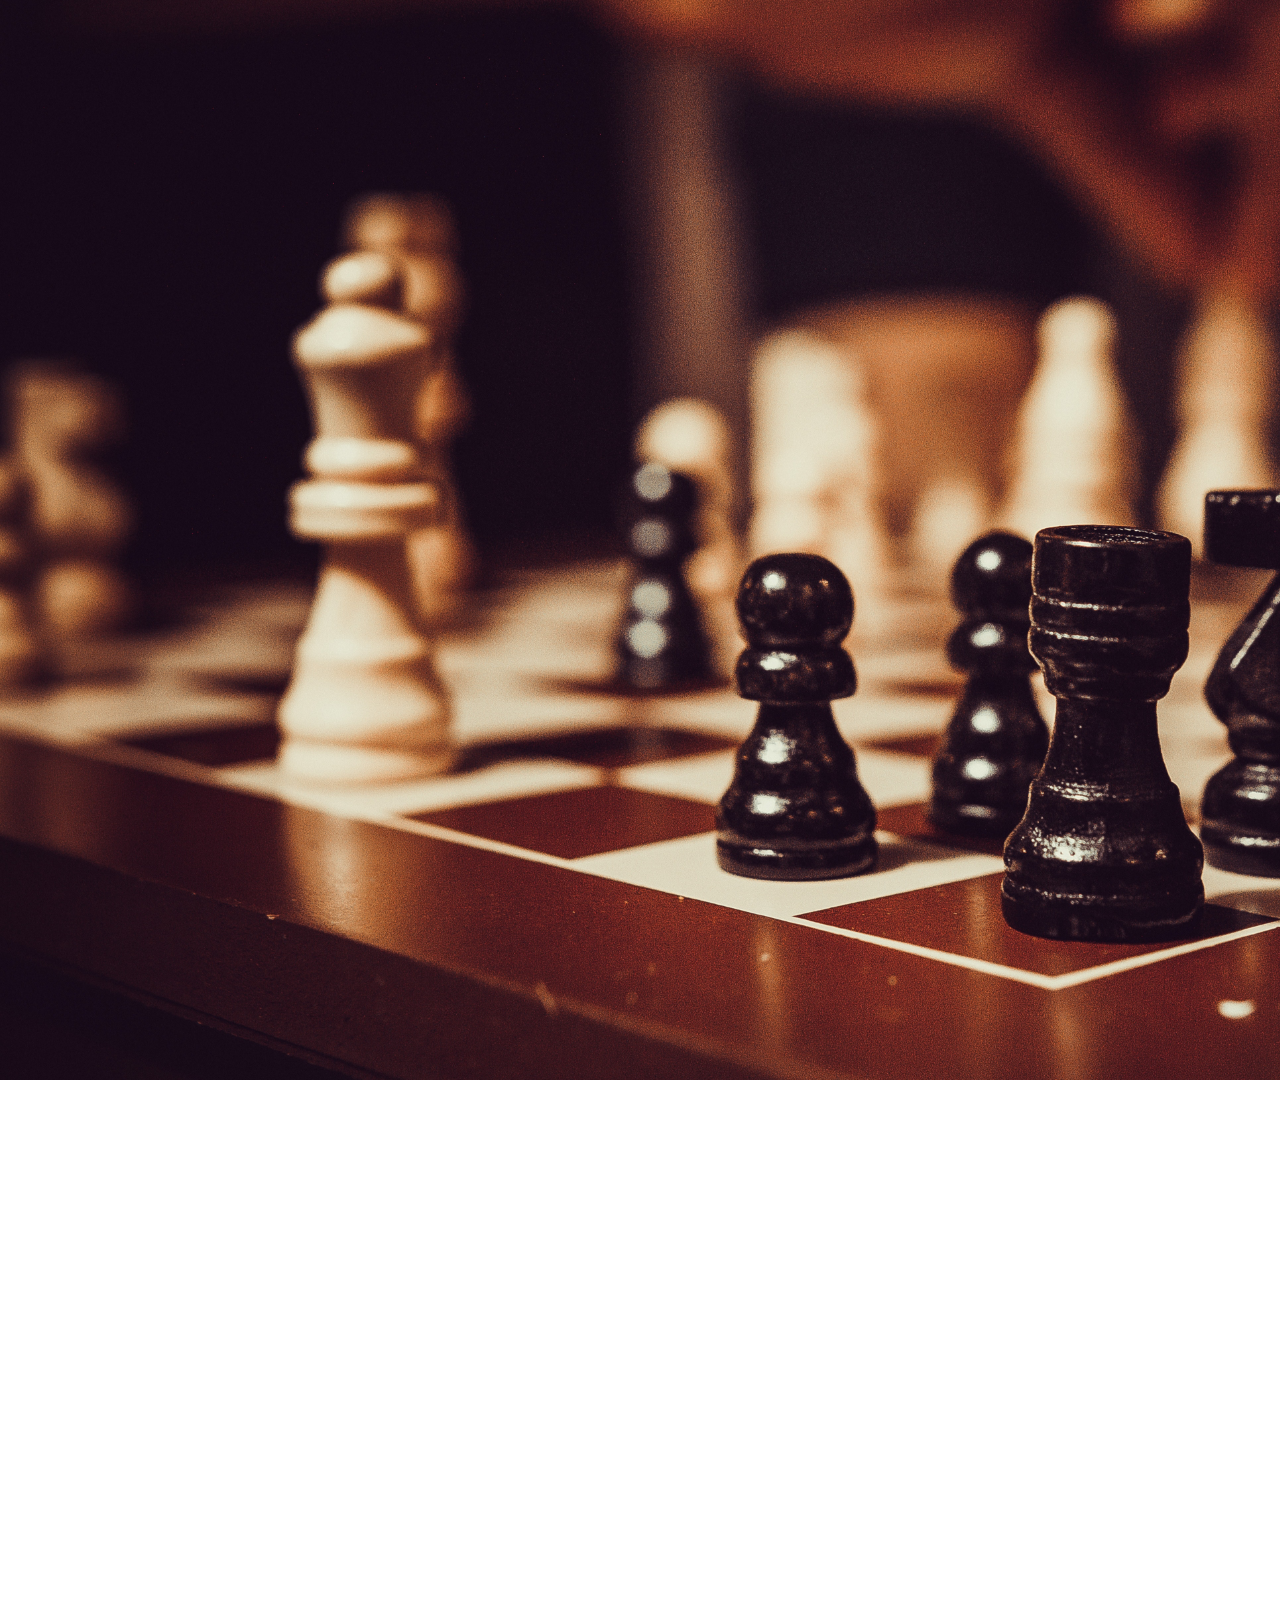
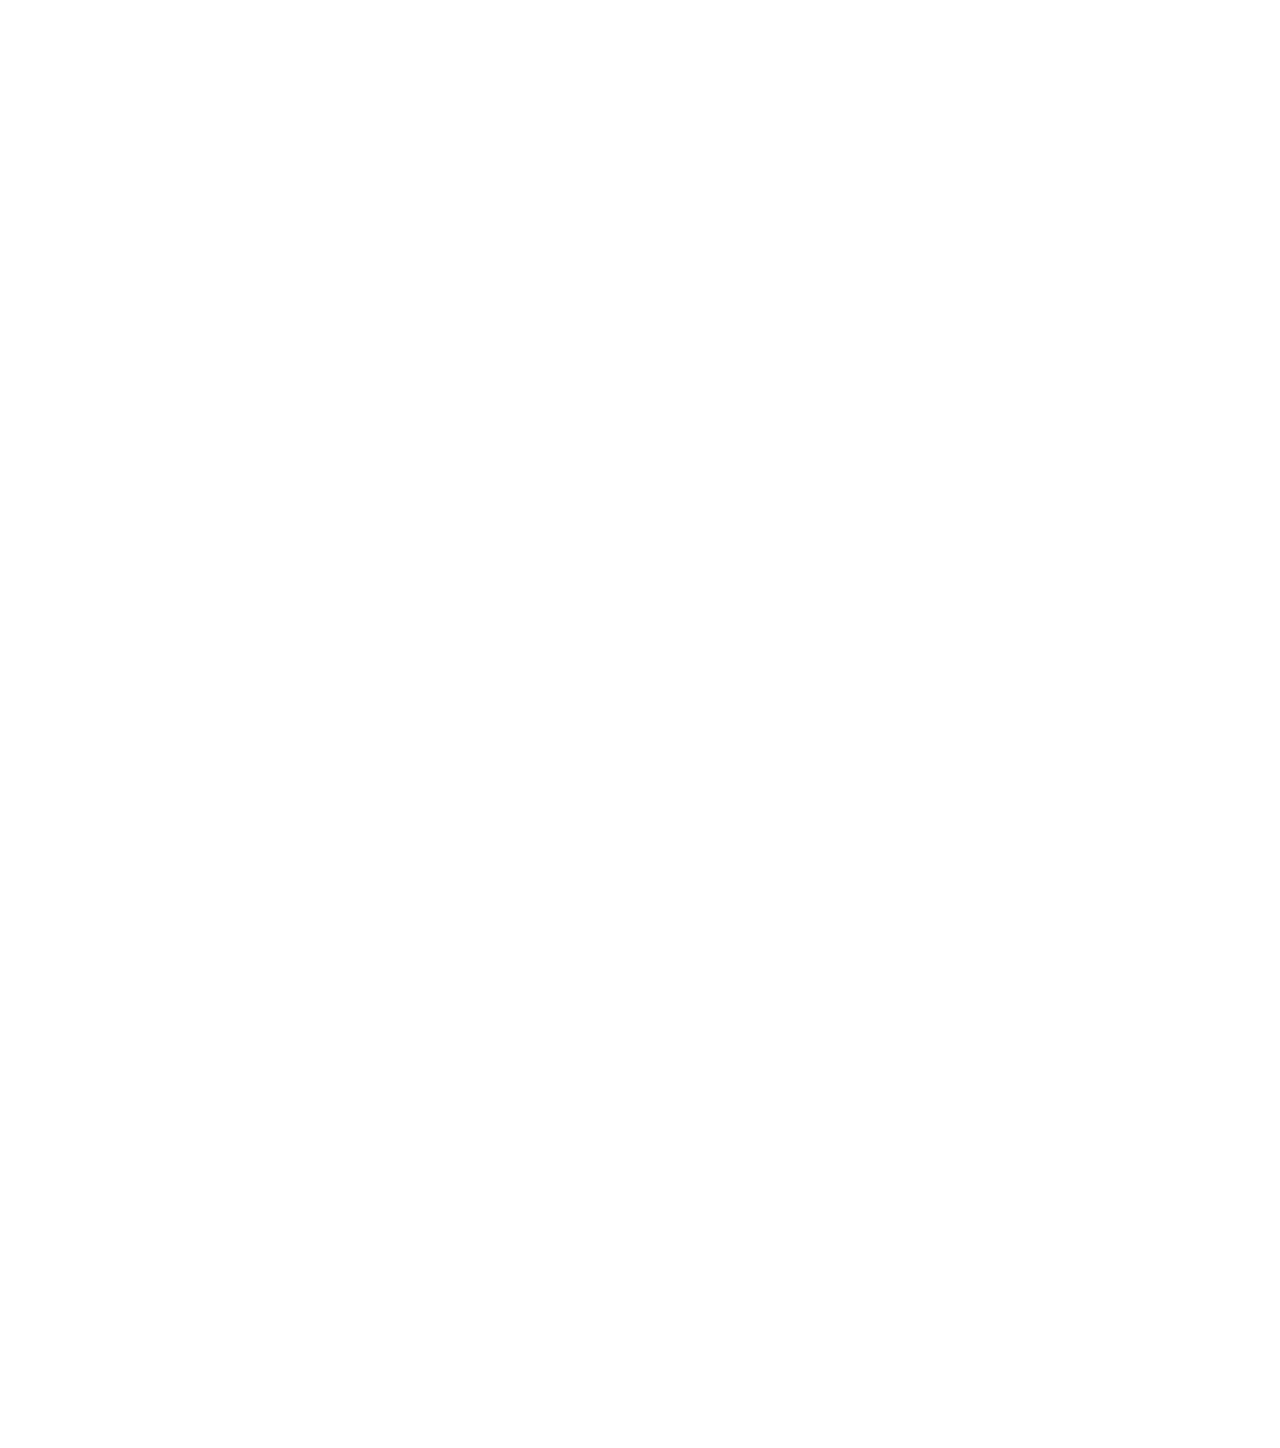
==== index.html @ 10b6bcd2 "[feat] image de fond (non responsive)" ====
<!DOCTYPE html>
<html lang="fr">
<head>
	<title>Club d'échecs d'Alençon</title>
	<meta charset="utf-8">
	<meta name="viewport" content="width=device-width, initial-scale=1">
	<link rel="stylesheet" href="css/chess.css" type="text/css" media="screen"/>
</head>
<body>
	<div id="header">
		<div id="fond">
			<img id="img/pexels-charlie-solorzano-17628" src="img/pexels-charlie-solorzano-17628.png" srcset="img/pexels-charlie-solorzano-17628.png 1x, img/pexels-charlie-solorzano-17628@2x.png 2x">
			
			<!-- applique un dégradé opacifiant sur l'image de fond -->
			<!--
			<svg class="SHADOW_ci">
				<linearGradient id="SHADOW_ci" spreadMethod="pad" x1="1.303" x2="0.447" y1="-0.614" y2="1">
					<stop offset="0" stop-color="#b2b2b2" stop-opacity="0"></stop>
					<stop offset="1" stop-color="#000" stop-opacity="1"></stop>
				</linearGradient>
				<rect id="SHADOW_ci" rx="0" ry="0" x="0" y="0" width="1920" height="1080">
				</rect>
			</svg>
			-->
		</div>
	</div>
</body>
</html>
---- css/chess.css ----
* {
	margin: 0;
	padding: 0;
	box-sizing: border-box;
	border: none;
}
body {
	position: absolute;
	width: 1920px;
	height: 3048px;
	background-color: rgba(255,255,255,1);
	overflow: hidden;
}
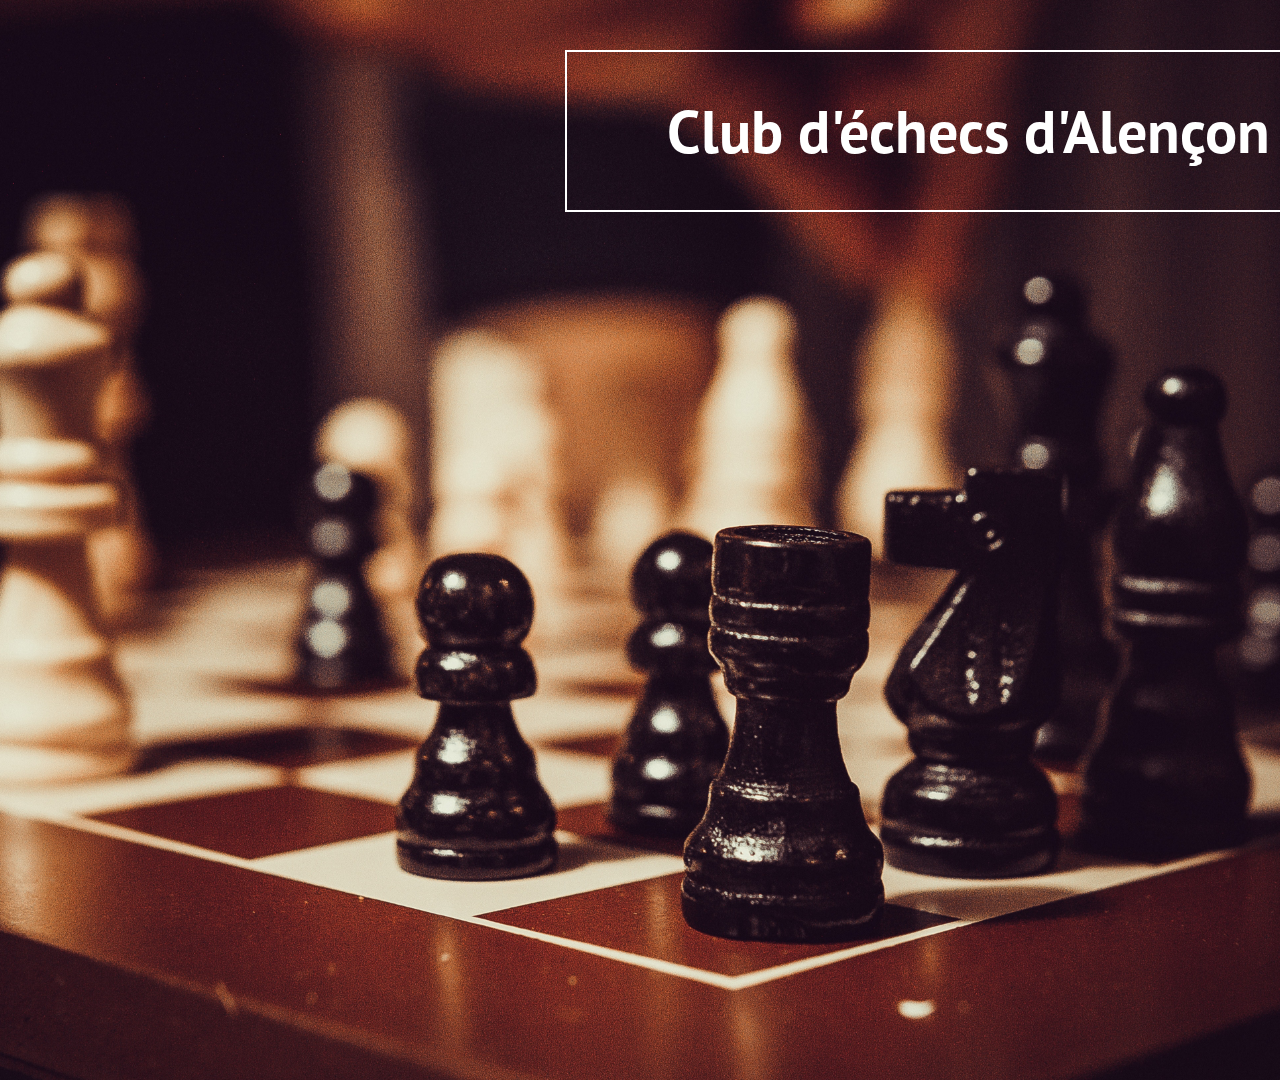
==== commit 6844511e: "[feat] ajout du titre avec bordure (non Responsive)" ====
--- a/index.html
+++ b/index.html
@@ -5,11 +5,14 @@
 	<meta charset="utf-8">
 	<meta name="viewport" content="width=device-width, initial-scale=1">
 	<link rel="stylesheet" href="css/chess.css" type="text/css" media="screen"/>
+	<link rel="preconnect" href="https://fonts.googleapis.com">
+	<link rel="preconnect" href="https://fonts.gstatic.com" crossorigin>
+	<link href="https://fonts.googleapis.com/css2?family=PT+Sans&display=swap" rel="stylesheet">
 </head>
 <body>
 	<div id="header">
 		<div id="fond">
-			<img id="img/pexels-charlie-solorzano-17628" src="img/pexels-charlie-solorzano-17628.png" srcset="img/pexels-charlie-solorzano-17628.png 1x, img/pexels-charlie-solorzano-17628@2x.png 2x">
+			<img id="imgFond" src="img/fond-17628.png" srcset="img/fond-17628.png 1x, img/fond-17628@2x.png 2x">
 			
 			<!-- applique un dégradé opacifiant sur l'image de fond -->
 			<!--
@@ -23,6 +26,12 @@
 			</svg>
 			-->
 		</div>
+
+		<div id="titre">
+			<div id="nom-club">
+				<span>Club d'échecs d'Alençon</span>
+			</div>
+		</div>
 	</div>
 </body>
 </html>--- a/css/chess.css
+++ b/css/chess.css
@@ -3,11 +3,45 @@
 	padding: 0;
 	box-sizing: border-box;
 	border: none;
+	font-family: PT Sans;
 }
 body {
-	position: absolute;
-	width: 1920px;
-	height: 3048px;
 	background-color: rgba(255,255,255,1);
 	overflow: hidden;
 }
+
+#imgFond {
+	left: 0px;
+	top: 0px;
+	width:  100%;
+	height: 1080px;
+	object-fit: cover;
+}
+
+#titre {
+	position: absolute;
+	width: 790px;
+	height: 155px;
+	left: 565px;
+	top: 50px;
+	overflow: visible;
+}
+
+#nom-club {
+	position: absolute;
+	overflow: visible;
+	width: 795px;
+	white-space: nowrap;
+	text-align: left;
+	font-family: PT Sans;
+	font-weight: bold;
+	font-size: 60px;
+	color: rgba(255,255,255,1);
+	padding:40px 24px 40px 100px;
+	border: 2px solid;
+	display: table-cell;
+  	vertical-align: middle;
+}
+#nom-club span {
+	position:relative;
+}
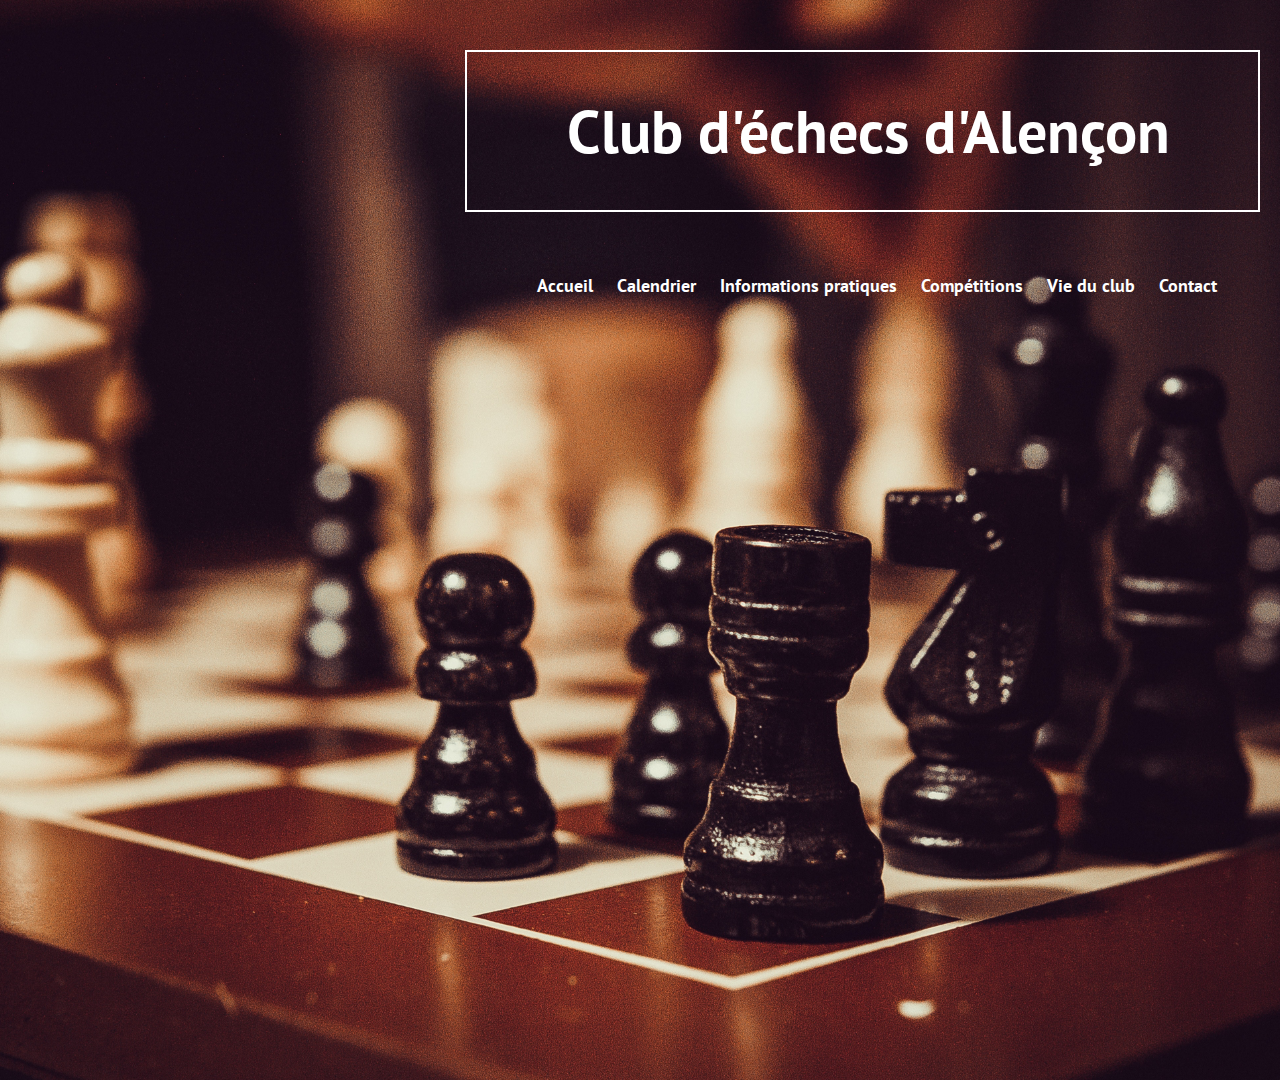
==== commit f519df4a: "[feat] ajout favicon + menu" ====
--- a/index.html
+++ b/index.html
@@ -4,6 +4,7 @@
 	<title>Club d'échecs d'Alençon</title>
 	<meta charset="utf-8">
 	<meta name="viewport" content="width=device-width, initial-scale=1">
+	<link rel="shortcut icon" href="img/favicon.ico" type="image/icon"> 
 	<link rel="stylesheet" href="css/chess.css" type="text/css" media="screen"/>
 	<link rel="preconnect" href="https://fonts.googleapis.com">
 	<link rel="preconnect" href="https://fonts.gstatic.com" crossorigin>
@@ -32,6 +33,17 @@
 				<span>Club d'échecs d'Alençon</span>
 			</div>
 		</div>
+
+		<div id="menu">
+			<ul>
+				<li>Accueil</li>
+				<li>Calendrier</li>
+				<li>Informations pratiques</li>
+				<li>Compétitions</li>
+				<li>Vie du club</li>
+				<li>Contact</li>
+			</ul>
+		</div>
 	</div>
 </body>
 </html>--- a/css/chess.css
+++ b/css/chess.css
@@ -22,8 +22,9 @@
 	position: absolute;
 	width: 790px;
 	height: 155px;
-	left: 565px;
+	left: 465px;
 	top: 50px;
+	text-align: center;
 	overflow: visible;
 }
 
@@ -36,7 +37,7 @@
 	font-family: PT Sans;
 	font-weight: bold;
 	font-size: 60px;
-	color: rgba(255,255,255,1);
+	color: #ffffff;
 	padding:40px 24px 40px 100px;
 	border: 2px solid;
 	display: table-cell;
@@ -45,3 +46,19 @@
 #nom-club span {
 	position:relative;
 }
+
+#menu {
+	position: absolute;
+	height: 24px;
+	left: 527px;
+	top: 274px;
+	/*overflow: visible;*/
+}
+#menu li {
+	font-size: 18px;
+	font-weight: bold;
+	color: #ffffff;
+	display: inline;
+	padding:  10px;
+
+}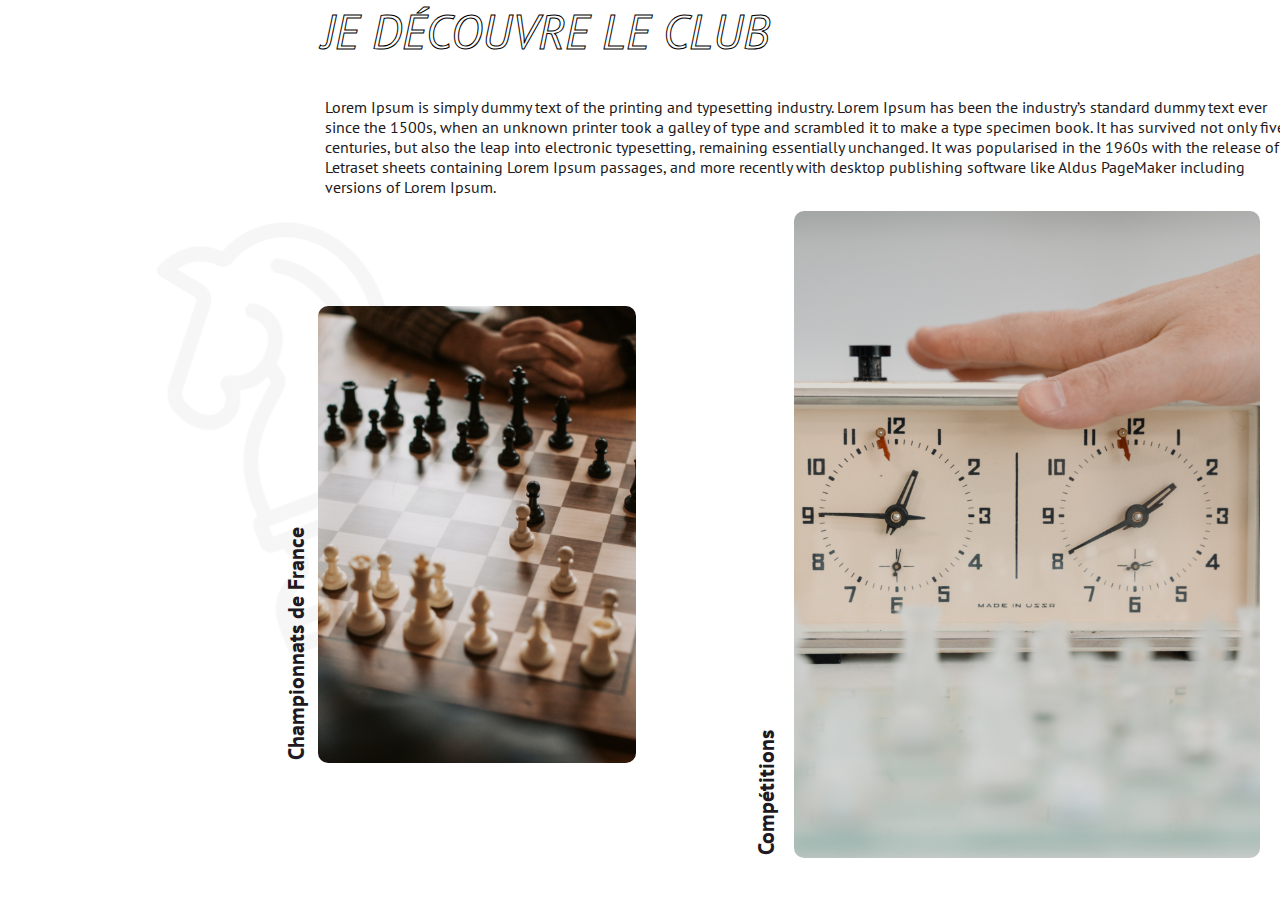
==== commit 3c5db39a: "[feat] section "Découverte" (sans header et non responsive)" ====
--- a/index.html
+++ b/index.html
@@ -11,21 +11,10 @@
 	<link href="https://fonts.googleapis.com/css2?family=PT+Sans&display=swap" rel="stylesheet">
 </head>
 <body>
+	<!--
 	<div id="header">
 		<div id="fond">
 			<img id="imgFond" src="img/fond-17628.png" srcset="img/fond-17628.png 1x, img/fond-17628@2x.png 2x">
-			
-			<!-- applique un dégradé opacifiant sur l'image de fond -->
-			<!--
-			<svg class="SHADOW_ci">
-				<linearGradient id="SHADOW_ci" spreadMethod="pad" x1="1.303" x2="0.447" y1="-0.614" y2="1">
-					<stop offset="0" stop-color="#b2b2b2" stop-opacity="0"></stop>
-					<stop offset="1" stop-color="#000" stop-opacity="1"></stop>
-				</linearGradient>
-				<rect id="SHADOW_ci" rx="0" ry="0" x="0" y="0" width="1920" height="1080">
-				</rect>
-			</svg>
-			-->
 		</div>
 
 		<div id="titre">
@@ -44,6 +33,41 @@
 				<li>Contact</li>
 			</ul>
 		</div>
+	</div>	
+	-->
+
+	<div id="main">
+		<img class="bg_horse" src="im/bg_horse.png" srcset="img/bg_horse.png 1x, bg_horse@2x.png 2x">
+
+		<div id="titreDecouverte">
+			<span>Je découvre le club</span>
+		</div>
+
+		<div id="texteDecouverte">
+			<span>Lorem Ipsum is simply dummy text of the printing and typesetting industry. Lorem Ipsum has been the industry’s standard dummy text ever since the 1500s, when an unknown printer took a galley of type and scrambled it to make a type specimen book. It has survived not only five centuries, but also the leap into electronic typesetting, remaining essentially unchanged. It was popularised in the 1960s with the release of Letraset sheets containing Lorem Ipsum passages, and more recently with desktop publishing software like Aldus PageMaker including versions of Lorem Ipsum.</span>
+		</div>		
+
+		<div id="championnat">
+			<img src="img/championnat.png" srcset="img/championnat.png 1x, img/championnat@2x.png 2x">
+
+			<div id="titreChampionnat">
+				<span>Championnats de France</span>
+			</div>
+		</div>
+
+		<div id="competition">
+			<img class="imgCompet" src="img/competition.png" srcset="img/competition.png 1x, img/competition@2x.png 2x">
+			<div id="titreCompetition">
+				<span>Compétitions</span>
+			</div>
+		</div>
+
+		<div id="actus">
+			<img class="imgActus" src="img/actus.png" srcset="img/actus.png 1x, img/actus@2x.png 2x">
+			<div id="titreActus">
+				<span>Actualités</span>			
+			</div>
+		</div>
 	</div>
 </body>
 </html>--- a/css/chess.css
+++ b/css/chess.css
@@ -6,15 +6,24 @@
 	font-family: PT Sans;
 }
 body {
-	background-color: rgba(255,255,255,1);
+	/*background-color: rgba(255,255,255,1);*/
 	overflow: hidden;
 }
 
+#header {
+	/*position: absolute;
+	width: 1920px;
+	height: 1080px;*/
+	left: 0px;
+	top: 0px;
+	overflow: visible;
+}
+
 #imgFond {
 	left: 0px;
 	top: 0px;
 	width:  100%;
-	height: 1080px;
+	max-height: 1080px;
 	object-fit: cover;
 }
 
@@ -61,4 +70,143 @@
 	display: inline;
 	padding:  10px;
 
+}
+
+###########################
+##### Partie centrale #####
+###########################
+#main {
+	width:  100%;
+	background-color: #ffffff;
+	height: 500px;
+	position:relative;
+}
+.bg_horse {
+	opacity: 0.2;
+	position: absolute;
+	width: 611.092px;
+	height: 611.092px;
+	left: 0px;
+	top: 121.954px;
+	overflow: visible;
+}
+#titreDecouverte {
+	left: 321.678px;
+	top: 0px;
+	position: absolute;
+	overflow: visible;
+	width: 566px;
+	white-space: nowrap;
+	text-align: left;
+	font-family: PT Sans;
+	font-style: italic;
+	font-weight: normal;
+	font-size: 48px;
+	color: rgba(33,25,33,1);
+	text-transform: uppercase;
+	color: #ffffff;
+	-webkit-text-stroke-width: 1px;
+	-webkit-text-stroke-color: #000000;
+}
+#texteDecouverte {
+	left: 324.678px;
+	top: 97px;
+	position: absolute;
+	overflow: visible;
+	width: 967px;
+	height: 90px;
+	text-align: left;
+	font-family: Helvetica Neue;
+	font-style: normal;
+	font-weight: normal;
+	font-size: 16px;
+	color: rgba(33,25,33,1);
+}
+#championnat {
+	position: absolute;
+	width: 364px;
+	height: 457px;
+	left: 317.678px;
+	top: 306px;
+	overflow: visible;
+}
+#titreChampionnat {
+	transform: translate(0px, 0px) matrix(1,0,0,1,-133,289) rotate(-90deg);
+	transform-origin: center;
+	left: -40px;
+	top: 0px;
+	position: absolute;
+	overflow: visible;
+	width: 302px;
+	white-space: nowrap;
+	text-align: left;
+	font-family: PT Sans;
+	font-style: normal;
+	font-weight: bold;
+	font-size: 22px;
+	color: rgba(33,25,33,1);
+}
+#competition {
+	position: absolute;
+	width: 512px;
+	height: 647px;
+	left: 747.678px;
+	top: 211px;
+	overflow: visible;
+}
+.imgCompet {
+	position: absolute;
+	width: 466px;
+	height: 647px;
+	left: 46px;
+	top: 0px;
+	overflow: visible;
+}
+#titreCompetition{
+	transform: translate(0px, 0px) matrix(1,0,0,1,-62.5,549.5) rotate(-90deg);
+	transform-origin: center;
+	left: 0px;
+	top: 0px;
+	position: absolute;
+	overflow: visible;
+	width: 161px;
+	white-space: nowrap;
+	text-align: left;
+	font-family: PT Sans;
+	font-style: normal;
+	font-weight: bold;
+	font-size: 22px;
+	color: rgba(33,25,33,1);
+}
+#actus {
+	position: absolute;
+	width: 364px;
+	height: 457px;
+	left: 1324.678px;
+	top: 306px;
+	overflow: visible;
+}
+.imgActus {
+	position: absolute;
+	width: 318px;
+	height: 457px;
+	left: 46px;
+	top: 0px;
+	overflow: visible;
+}
+#titreActus {
+	transform: translate(0px, 0px) matrix(1,0,0,1,-46,376) rotate(-90deg);
+	transform-origin: center;
+	left: 0px;
+	top: 0px;
+	position: absolute;
+	overflow: visible;
+	width: 128px;
+	white-space: nowrap;
+	text-align: left;
+	font-family: PT Sans;
+	font-style: normal;
+	font-weight: bold;
+	font-size: 22px;
+	color: rgba(33,25,33,1);
 }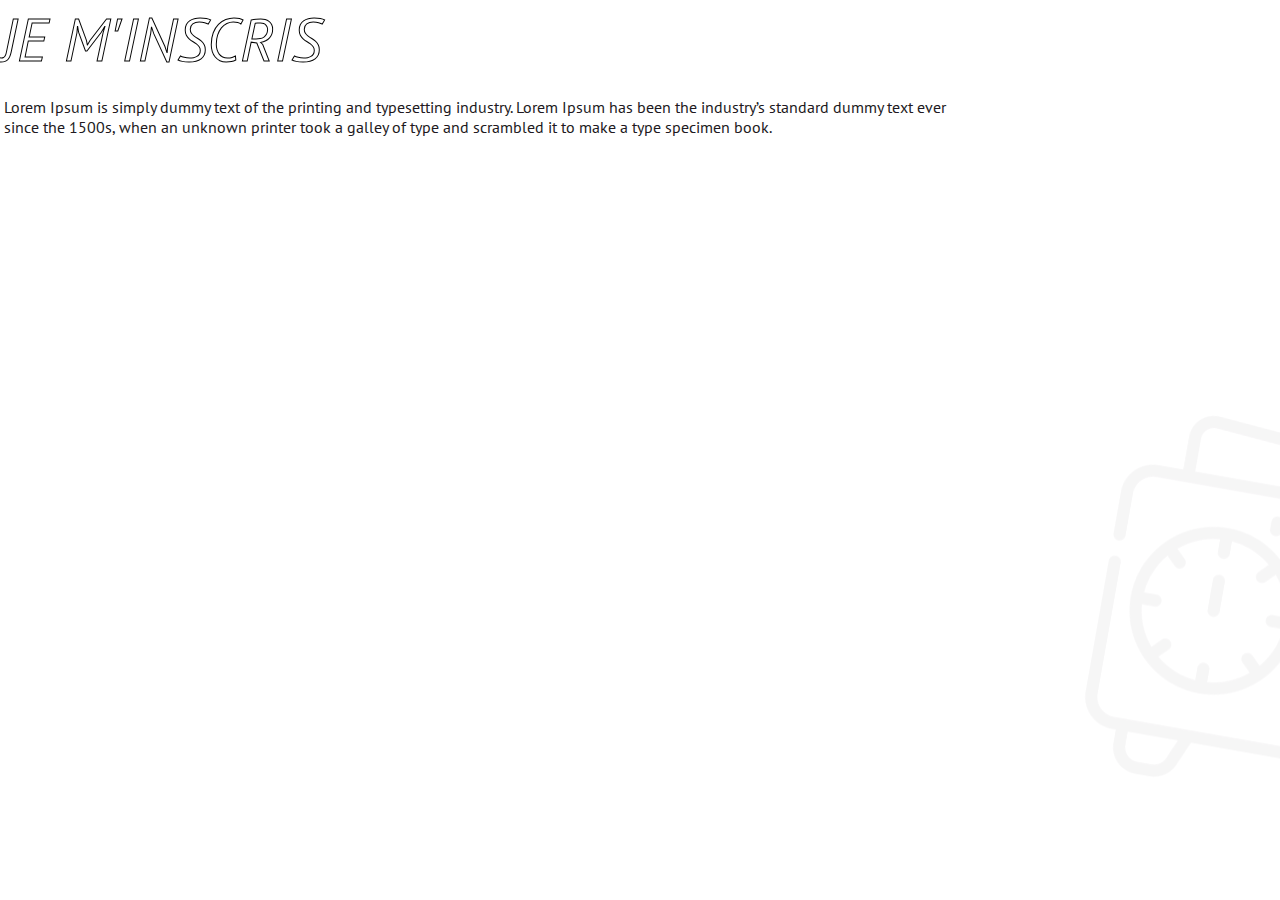
==== commit c0597d00: "[feat] ajout de la section "Je m'inscris" (sans les champs de formulaire)" ====
--- a/index.html
+++ b/index.html
@@ -33,39 +33,54 @@
 				<li>Contact</li>
 			</ul>
 		</div>
-	</div>	
+	</div>
 	-->
 
 	<div id="main">
-		<img class="bg_horse" src="im/bg_horse.png" srcset="img/bg_horse.png 1x, bg_horse@2x.png 2x">
+		<!--
+		<div id="decouverte">
+			<img class="bg_horse" src="im/bg_horse.png" srcset="img/bg_horse.png 1x, bg_horse@2x.png 2x">
 
-		<div id="titreDecouverte">
-			<span>Je découvre le club</span>
-		</div>
+			<div id="titreDecouverte">
+				<span>Je découvre le club</span>
+			</div>
 
-		<div id="texteDecouverte">
-			<span>Lorem Ipsum is simply dummy text of the printing and typesetting industry. Lorem Ipsum has been the industry’s standard dummy text ever since the 1500s, when an unknown printer took a galley of type and scrambled it to make a type specimen book. It has survived not only five centuries, but also the leap into electronic typesetting, remaining essentially unchanged. It was popularised in the 1960s with the release of Letraset sheets containing Lorem Ipsum passages, and more recently with desktop publishing software like Aldus PageMaker including versions of Lorem Ipsum.</span>
-		</div>		
+			<div id="texteDecouverte">
+				<span>Lorem Ipsum is simply dummy text of the printing and typesetting industry. Lorem Ipsum has been the industry’s standard dummy text ever since the 1500s, when an unknown printer took a galley of type and scrambled it to make a type specimen book. It has survived not only five centuries, but also the leap into electronic typesetting, remaining essentially unchanged. It was popularised in the 1960s with the release of Letraset sheets containing Lorem Ipsum passages, and more recently with desktop publishing software like Aldus PageMaker including versions of Lorem Ipsum.</span>
+			</div>		
 
-		<div id="championnat">
-			<img src="img/championnat.png" srcset="img/championnat.png 1x, img/championnat@2x.png 2x">
+			<div id="championnat">
+				<img src="img/championnat.png" srcset="img/championnat.png 1x, img/championnat@2x.png 2x">
 
-			<div id="titreChampionnat">
-				<span>Championnats de France</span>
+				<div id="titreChampionnat">
+					<span>Championnats de France</span>
+				</div>
+			</div>
+
+			<div id="competition">
+				<img class="imgCompet" src="img/competition.png" srcset="img/competition.png 1x, img/competition@2x.png 2x">
+				<div id="titreCompetition">
+					<span>Compétitions</span>
+				</div>
+			</div>
+
+			<div id="actus">
+				<img class="imgActus" src="img/actus.png" srcset="img/actus.png 1x, img/actus@2x.png 2x">
+				<div id="titreActus">
+					<span>Actualités</span>			
+				</div>
 			</div>
 		</div>
+		-->
+		<div id="contact">
+			<img class="bg_clock" src="img/bg_clock.png" srcset="img/bg_clock.png 1x, bg_clock@2x.png 2x">
 
-		<div id="competition">
-			<img class="imgCompet" src="img/competition.png" srcset="img/competition.png 1x, img/competition@2x.png 2x">
-			<div id="titreCompetition">
-				<span>Compétitions</span>
+			<div id="titreInscription">
+				<span>Je m'inscris</span>
 			</div>
-		</div>
 
-		<div id="actus">
-			<img class="imgActus" src="img/actus.png" srcset="img/actus.png 1x, img/actus@2x.png 2x">
-			<div id="titreActus">
-				<span>Actualités</span>			
+			<div id="texteInscription">
+				<span>Lorem Ipsum is simply dummy text of the printing and typesetting industry. Lorem Ipsum has been the industry’s standard dummy text ever since the 1500s, when an unknown printer took a galley of type and scrambled it to make a type specimen book.</span>
 			</div>
 		</div>
 	</div>
--- a/css/chess.css
+++ b/css/chess.css
@@ -72,10 +72,10 @@
 
 }
 
-###########################
-##### Partie centrale #####
-###########################
-#main {
+########################################
+##### Section "Découverte du club" #####
+########################################
+#decouverte {
 	width:  100%;
 	background-color: #ffffff;
 	height: 500px;
@@ -209,4 +209,63 @@
 	font-weight: bold;
 	font-size: 22px;
 	color: rgba(33,25,33,1);
+}
+
+#############################
+##### Contenu principal #####
+#############################
+#main {
+	background-color: #ffffff;
+}
+
+#########################################
+##### Section "Inscription/Contact" #####
+#########################################
+#contact {
+	position: absolute;
+	width: 1548.743px;
+	height: 858.486px;
+	left: 274px;
+	top: 2084px;
+	overflow: visible;
+}
+.bg_clock {
+	opacity: 0.2;
+	position: absolute;
+	width: 479.486px;
+	height: 479.486px;
+	left: 1069.257px;
+	top: 379px;
+	overflow: visible;
+}
+#titreInscription {
+	left: 0px;
+	top: 0px;
+	position: absolute;
+	overflow: visible;
+	width: 327px;
+	white-space: nowrap;
+	text-align: left;
+	font-family: PT Sans;
+	font-style: italic;
+	font-weight: normal;
+	font-size: 60px;
+	text-transform: uppercase;
+	color: #ffffff;
+	-webkit-text-stroke-width: 1px;
+	-webkit-text-stroke-color: #000000;
+}
+#texteInscription{
+	left: 4px;
+	top: 97px;
+	position: absolute;
+	overflow: visible;
+	width: 967px;
+	height: 36px;
+	text-align: left;
+	font-family: Helvetica Neue;
+	font-style: normal;
+	font-weight: normal;
+	font-size: 16px;
+	color: rgba(33,25,33,1);	
 }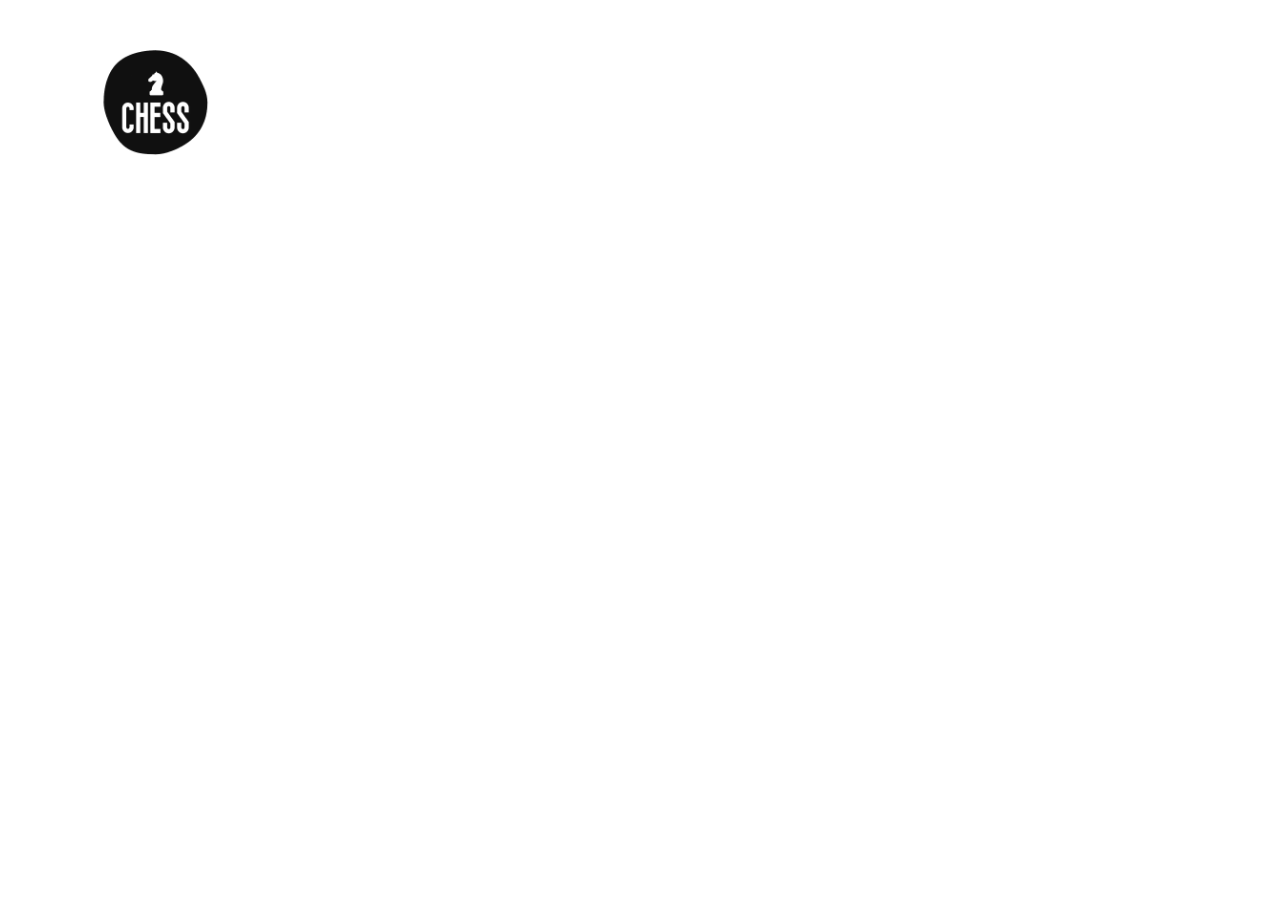
==== commit 3b78142b: "[feat] ajout footer (pas terminé)" ====
--- a/index.html
+++ b/index.html
@@ -34,10 +34,8 @@
 			</ul>
 		</div>
 	</div>
-	-->
 
 	<div id="main">
-		<!--
 		<div id="decouverte">
 			<img class="bg_horse" src="im/bg_horse.png" srcset="img/bg_horse.png 1x, bg_horse@2x.png 2x">
 
@@ -71,7 +69,7 @@
 				</div>
 			</div>
 		</div>
-		-->
+
 		<div id="contact">
 			<img class="bg_clock" src="img/bg_clock.png" srcset="img/bg_clock.png 1x, bg_clock@2x.png 2x">
 
@@ -84,5 +82,13 @@
 			</div>
 		</div>
 	</div>
+	-->
+
+	<div id="footer" class="footer">
+		<div id="logo">
+			<img src="img/logo.png" srcset="img/logo.png 1x, img/logo@2x.png 2x">
+		</div>
+	</div>
+
 </body>
 </html>--- a/css/chess.css
+++ b/css/chess.css
@@ -1,12 +1,7 @@
-* {
-	margin: 0;
-	padding: 0;
-	box-sizing: border-box;
-	border: none;
+* {	
 	font-family: PT Sans;
 }
 body {
-	/*background-color: rgba(255,255,255,1);*/
 	overflow: hidden;
 }
 
@@ -102,7 +97,7 @@
 	font-style: italic;
 	font-weight: normal;
 	font-size: 48px;
-	color: rgba(33,25,33,1);
+	color: #211921;
 	text-transform: uppercase;
 	color: #ffffff;
 	-webkit-text-stroke-width: 1px;
@@ -120,7 +115,7 @@
 	font-style: normal;
 	font-weight: normal;
 	font-size: 16px;
-	color: rgba(33,25,33,1);
+	color: #211921;
 }
 #championnat {
 	position: absolute;
@@ -144,7 +139,7 @@
 	font-style: normal;
 	font-weight: bold;
 	font-size: 22px;
-	color: rgba(33,25,33,1);
+	color: #211921;
 }
 #competition {
 	position: absolute;
@@ -176,7 +171,7 @@
 	font-style: normal;
 	font-weight: bold;
 	font-size: 22px;
-	color: rgba(33,25,33,1);
+	color: #211921;
 }
 #actus {
 	position: absolute;
@@ -208,7 +203,7 @@
 	font-style: normal;
 	font-weight: bold;
 	font-size: 22px;
-	color: rgba(33,25,33,1);
+	color: #211921;
 }
 
 #############################
@@ -267,5 +262,16 @@
 	font-style: normal;
 	font-weight: normal;
 	font-size: 16px;
-	color: rgba(33,25,33,1);	
-}+	color: #211921;
+}
+
+##########################
+##### Section Footer #####
+##########################
+#footer {
+	height: 200px;
+	background-color: #211921;
+}
+#logo {
+
+}
